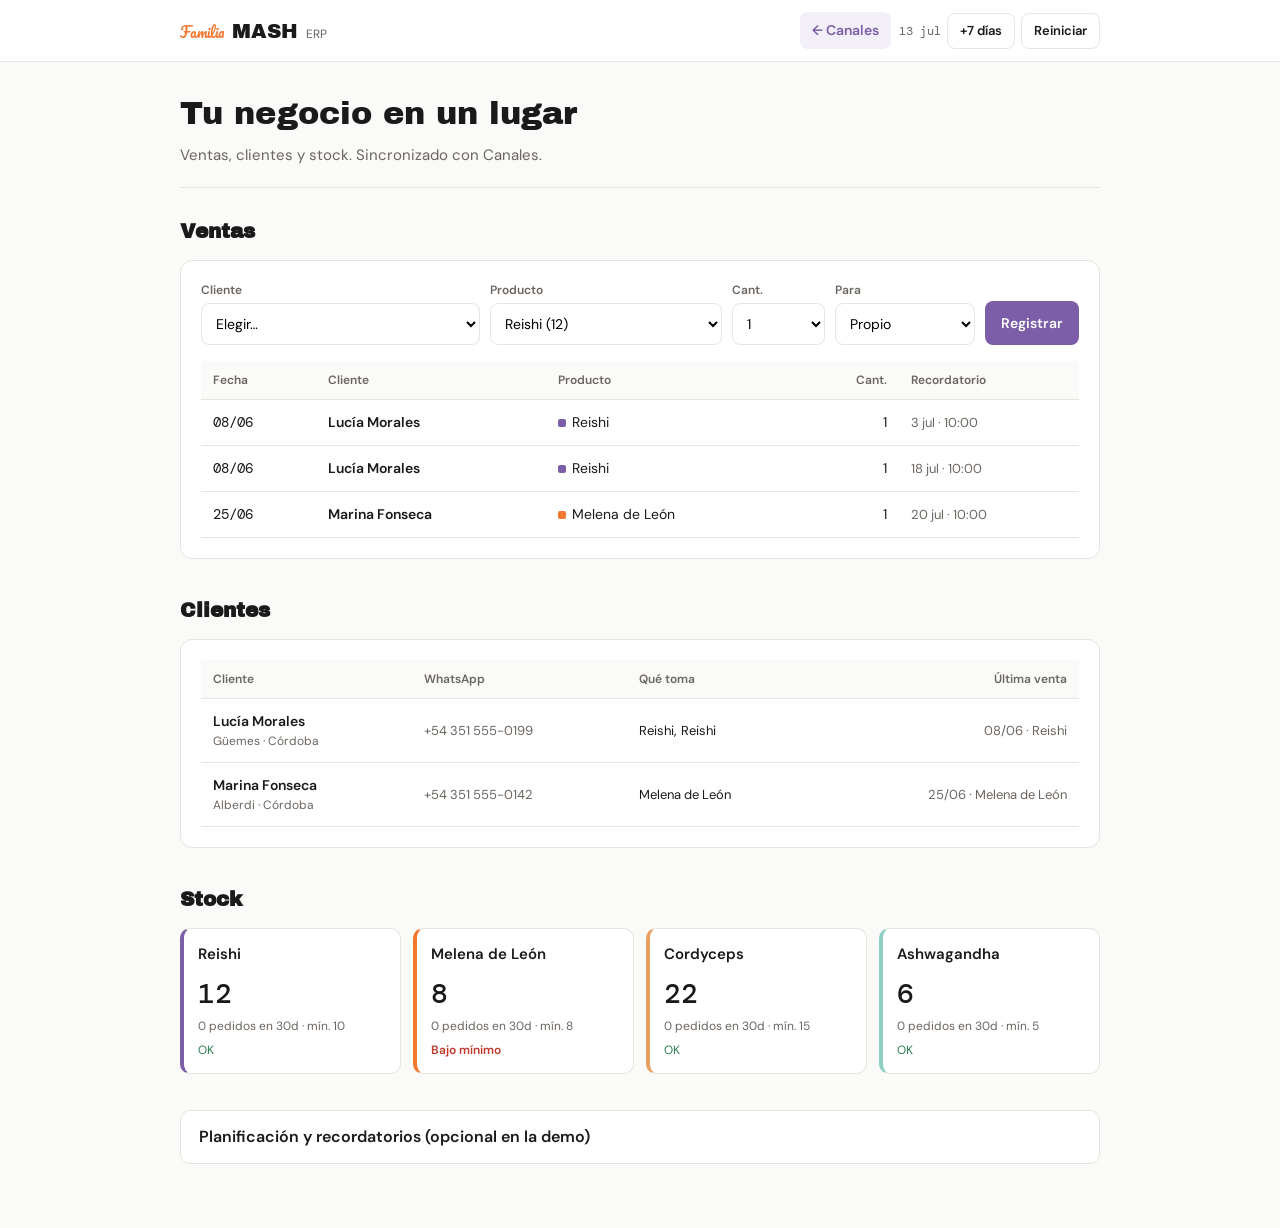
==== erp.html @ 1019ec10 "Demo Mash: Canales y ERP simplificados Co-authored-by: Cursor <cursoragent@cursor.com>" ====
<!DOCTYPE html>
<html lang="es">
<head>
<meta charset="UTF-8">
<meta name="viewport" content="width=device-width, initial-scale=1.0">
<title>Mash — ERP</title>
<link rel="preconnect" href="https://fonts.googleapis.com">
<link rel="preconnect" href="https://fonts.gstatic.com" crossorigin>
<link href="https://fonts.googleapis.com/css2?family=Archivo+Black&family=DM+Sans:wght@400;500;600&family=DM+Mono:wght@400;500&family=Pacifico&display=swap" rel="stylesheet">
<link rel="stylesheet" href="mash-ui.css">
</head>
<body class="page-erp">

<div class="topbar">
  <div class="topbar-inner">
    <a class="logo" href="crm.html">
      <span class="logo-script">Familia</span>
      <span class="logo-main">MASH</span>
      <span class="logo-panel">ERP</span>
    </a>
    <div class="topbar-right">
      <a class="link-nav" href="crm.html">← Canales</a>
      <div class="sim-bar">
        <span class="mono" id="today">—</span>
        <button class="btn btn-sm" id="d7" type="button">+7 días</button>
        <button class="btn btn-sm" id="reset" type="button">Reiniciar</button>
      </div>
    </div>
  </div>
</div>

<div class="wrap">
  <div class="page-intro">
    <h1>Tu negocio en un lugar</h1>
    <p>Ventas, clientes y stock. Sincronizado con Canales.</p>
  </div>

  <section id="ventas">
    <h2>Ventas</h2>
    <div class="panel">
      <div class="sale-row">
        <div><label for="sale-client">Cliente</label><select id="sale-client"></select></div>
        <div><label for="sale-product">Producto</label><select id="sale-product"></select></div>
        <div><label for="sale-cant">Cant.</label><select id="sale-cant"><option value="1">1</option><option value="2">2</option><option value="3">3</option></select></div>
        <div><label for="sale-para">Para</label><select id="sale-para"><option value="propio">Propio</option><option value="reserva">Reserva</option></select></div>
        <button class="btn" id="sale-submit" type="button">Registrar</button>
      </div>
      <div class="table-scroll">
        <table>
          <thead><tr><th>Fecha</th><th>Cliente</th><th>Producto</th><th class="r">Cant.</th><th class="hide-sm">Recordatorio</th></tr></thead>
          <tbody id="ventas-table"></tbody>
        </table>
      </div>
    </div>
  </section>

  <section id="clientes">
    <h2>Clientes</h2>
    <div class="panel">
      <div class="table-scroll">
        <table>
          <thead><tr><th>Cliente</th><th class="hide-sm">WhatsApp</th><th>Qué toma</th><th class="r">Última venta</th></tr></thead>
          <tbody id="clientes-table"></tbody>
        </table>
      </div>
    </div>
  </section>

  <section id="stock">
    <h2>Stock</h2>
    <div class="grid-stock" id="productos"></div>
  </section>

  <details class="more">
    <summary>Planificación y recordatorios (opcional en la demo)</summary>
    <div class="more-body">
      <div style="display:grid;grid-template-columns:1fr 1fr;gap:16px;margin-top:12px">
        <div><strong style="color:var(--black)">Pedidos esperados</strong><div id="demanda"></div></div>
        <div><strong style="color:var(--black)">Recordatorios hoy</strong><div id="cola"></div></div>
      </div>
      <div class="log" id="log"></div>
    </div>
  </details>

  <div id="lotes" style="display:none"></div>
  <div id="kpis" style="display:none"></div>
  <button id="d1" type="button" style="display:none"></button>
  <button id="t10" type="button" style="display:none"></button>
  <span id="qcount" style="display:none"></span>
</div>

<script src="mash-core.js"></script>
<script src="erp-ui.js"></script>
</body>
</html>
---- mash-ui.css ----
/* Mash demo — limpio, poco ruido */
:root{
  --orange:#F27830;
  --purple:#7B5EA7;
  --mint:#B8E8E0;
  --black:#1A1A1A;
  --white:#FFFFFF;
  --cream:#FFF8F0;
  --ok:#2A7D4F;
  --urgent:#C0392B;
  --pending:#B8860B;
  --line:#E8E4DF;
  --muted:#6B6560;
  --accent:var(--orange);
  --accent-soft:var(--cream);
}
body.page-erp{--accent:var(--purple);--accent-soft:#F3EFF8}

*,*::before,*::after{box-sizing:border-box;margin:0;padding:0}
body{background:#FAFAF8;color:var(--black);font-family:'DM Sans',sans-serif;line-height:1.5;-webkit-font-smoothing:antialiased}
.wrap{max-width:960px;margin:0 auto;padding:0 20px 64px}

.topbar{background:var(--white);border-bottom:1px solid var(--line);position:sticky;top:0;z-index:50}
.topbar-inner{max-width:960px;margin:0 auto;padding:12px 20px;display:flex;align-items:center;gap:12px;flex-wrap:wrap}
.logo{display:flex;align-items:baseline;gap:8px;text-decoration:none;color:inherit}
.logo-script{font-family:'Pacifico',cursive;font-size:14px;color:var(--orange)}
.logo-main{font-family:'Archivo Black',sans-serif;font-size:20px}
.logo-panel{font-size:12px;color:var(--muted)}
.topbar-right{margin-left:auto;display:flex;align-items:center;gap:8px;flex-wrap:wrap}
.link-nav{font-size:14px;font-weight:600;color:var(--accent);text-decoration:none;padding:8px 12px;border-radius:8px;background:var(--accent-soft)}
.mono{font-family:'DM Mono',monospace;font-variant-numeric:tabular-nums}

.page-intro{padding:28px 0 20px;border-bottom:1px solid var(--line);margin-bottom:28px}
.page-intro h1{font-family:'Archivo Black',sans-serif;font-size:clamp(24px,4vw,32px);font-weight:400;margin-bottom:6px}
.page-intro p{font-size:15px;color:var(--muted);max-width:52ch}

.btn{font-size:14px;font-weight:600;background:var(--accent);color:var(--white);border:0;padding:10px 16px;border-radius:8px;cursor:pointer;font-family:inherit;min-height:44px}
.btn:hover{filter:brightness(1.05)}
.btn.ghost{background:transparent;color:var(--black);border:1px solid var(--line)}
.btn:disabled{opacity:.4;cursor:not-allowed}
.btn-sm{font-size:13px;padding:8px 12px;min-height:36px}

.sim-bar{display:flex;gap:6px;flex-wrap:wrap;font-size:12px;color:var(--muted);align-items:center}
.sim-bar .btn-sm{background:var(--white);color:var(--black);border:1px solid var(--line)}

section{margin-bottom:36px}
section h2{font-family:'Archivo Black',sans-serif;font-size:20px;margin-bottom:14px}
.panel{background:var(--white);border:1px solid var(--line);border-radius:12px;padding:20px}

.pick-row{display:grid;grid-template-columns:1fr 1fr;gap:10px;margin-bottom:20px}
.pick-btn{text-align:left;background:var(--white);border:2px solid var(--line);border-radius:10px;padding:14px 16px;cursor:pointer;font-family:inherit;transition:border-color .15s}
.pick-btn:hover,.pick-btn:focus{border-color:var(--accent);outline:none}
.pick-btn strong{display:block;font-size:15px;margin-bottom:2px}
.pick-btn span{font-size:13px;color:var(--muted)}
.pick-btn[data-start="wa"]{border-left:4px solid var(--purple)}
.pick-btn[data-start="ig"]{border-left:4px solid var(--orange)}

.crm-split{display:grid;grid-template-columns:1.1fr 0.9fr;gap:16px;align-items:start}
.ch-tabs{display:flex;gap:6px;margin-bottom:12px}
.ch-tab{font-size:14px;font-weight:600;padding:8px 14px;border:1px solid var(--line);border-radius:8px;background:var(--white);cursor:pointer;font-family:inherit}
.ch-tab.active{background:var(--accent-soft);border-color:var(--accent)}
.chat{background:var(--white);border:1px solid var(--line);border-radius:12px;padding:16px;min-height:360px;display:flex;flex-direction:column}
.chat-msgs{flex:1;display:flex;flex-direction:column;gap:8px;overflow-y:auto;max-height:300px;margin:0}
.chat-foot{display:flex;gap:8px;flex-wrap:wrap;padding-top:12px;border-top:1px solid var(--line);margin-top:12px}
.bubble{max-width:88%;padding:10px 12px;border-radius:12px;font-size:14px;line-height:1.45}
.bubble.in{align-self:flex-start;background:#F5F5F3}
.bubble.out{align-self:flex-end;background:var(--accent-soft)}
.bubble.sys{align-self:center;background:var(--black);color:var(--white);font-size:12px;text-align:center;max-width:100%;padding:8px 12px;border-radius:8px}
.bubble.humano{align-self:flex-start;background:var(--mint)}
.bubble .who{font-size:11px;color:var(--muted);margin-bottom:4px}

.ficha{background:var(--white);border:1px solid var(--line);border-radius:12px;padding:18px;min-height:360px}
.ficha.empty .ficha-placeholder{color:var(--muted);font-size:14px;margin-top:40px;line-height:1.5}
.ficha h3{font-family:'Archivo Black',sans-serif;font-size:18px;margin:4px 0}
.ficha .meta{font-size:13px;color:var(--muted);margin-bottom:16px}
.ficha-block{margin-top:14px;padding-top:14px;border-top:1px solid var(--line)}
.ficha-block .lbl{font-size:12px;font-weight:600;color:var(--muted);margin-bottom:6px}
.ficha-block ul{list-style:none;font-size:14px;display:flex;flex-direction:column;gap:4px}

.toast{position:fixed;bottom:20px;left:50%;transform:translateX(-50%) translateY(120%);background:var(--black);color:var(--white);border-radius:10px;padding:12px 18px;z-index:200;font-size:14px;transition:transform .3s;max-width:90vw}
.toast.show{transform:translateX(-50%) translateY(0)}
.toast a{color:var(--mint);font-weight:600}

.grid-stock{display:grid;grid-template-columns:repeat(2,1fr);gap:12px}
@media(min-width:720px){.grid-stock{grid-template-columns:repeat(4,1fr)}}
.prod{background:var(--white);border:1px solid var(--line);border-radius:10px;padding:14px;border-left:4px solid var(--line)}
.prod-reishi{border-left-color:var(--purple)}
.prod-melena{border-left-color:var(--orange)}
.prod-cordyceps{border-left-color:#E8A060}
.prod-ashwa{border-left-color:#8ECFC4}
.prod-name{font-weight:600;font-size:15px}
.prod-stock{font-family:'DM Mono',monospace;font-size:28px;font-weight:500;margin:8px 0 2px}
.prod-meta{font-size:12px;color:var(--muted)}
.prod-warn{font-size:12px;font-weight:600;color:var(--urgent);margin-top:6px}
.prod-ok{font-size:12px;color:var(--ok);margin-top:6px}

table{width:100%;border-collapse:collapse;font-size:14px}
thead th{text-align:left;font-size:12px;font-weight:600;color:var(--muted);padding:10px 12px;border-bottom:1px solid var(--line);background:#FAFAF8}
thead th.r,tbody td.r{text-align:right}
tbody td{padding:12px;border-bottom:1px solid var(--line)}
.table-scroll{overflow-x:auto;-webkit-overflow-scrolling:touch}
.table-scroll table{min-width:480px}
.cli{font-weight:600}.cli small{display:block;font-size:12px;color:var(--muted);font-weight:400}
.hide-sm{display:table-cell}
.dot-prod{display:inline-block;width:8px;height:8px;border-radius:2px;margin-right:6px;vertical-align:middle}
.dot-reishi{background:var(--purple)}.dot-melena{background:var(--orange)}
.dot-cordyceps{background:#E8A060}.dot-ashwa{background:#8ECFC4}
.st{font-size:13px;color:var(--muted)}
.rem-date{font-size:13px;color:var(--muted)}
.rem-date.rem-hoy{color:var(--ok);font-weight:600}
.linea-simple{font-size:13px;color:var(--black)}

.sale-row{display:grid;grid-template-columns:1fr 1fr auto;gap:10px;align-items:end;margin-bottom:16px}
.sale-row label{display:block;font-size:12px;font-weight:600;color:var(--muted);margin-bottom:4px}
.sale-row select{width:100%;padding:10px;border:1px solid var(--line);border-radius:8px;font-size:14px;font-family:inherit;background:var(--white)}
@media(min-width:640px){.sale-row{grid-template-columns:1.2fr 1fr 0.4fr 0.6fr auto}}

details.more{margin-top:32px;border:1px solid var(--line);border-radius:10px;background:var(--white)}
details.more summary{padding:14px 18px;font-weight:600;cursor:pointer;list-style:none}
details.more summary::-webkit-details-marker{display:none}
details.more .more-body{padding:0 18px 18px;color:var(--muted);font-size:14px}
.lote{padding:8px 0;border-bottom:1px solid var(--line);font-size:13px}
.lote:last-child{border-bottom:0}
.q{padding:8px 0;border-bottom:1px solid var(--line);font-size:13px}
.empty{color:var(--muted);font-size:13px;padding:8px 0}
.log{background:#1A1A1A;color:rgba(255,255,255,.7);border-radius:8px;padding:12px;height:140px;overflow-y:auto;font-family:'DM Mono',monospace;font-size:11px;line-height:1.8;margin-top:12px}
.log div b{color:var(--orange)}.log div u{color:#fff;text-decoration:none}

.hub-choices{display:grid;grid-template-columns:1fr 1fr;gap:14px;margin-top:8px}
.hub-btn{display:block;text-decoration:none;color:inherit;background:var(--white);border:1px solid var(--line);border-radius:12px;padding:24px}
.hub-btn h2{font-family:'Archivo Black',sans-serif;font-size:22px;margin:8px 0 6px}
.hub-btn p{font-size:14px;color:var(--muted);line-height:1.45}
.hub-btn .go{display:inline-block;margin-top:14px;font-size:14px;font-weight:600;color:var(--accent)}
.hub-canales{border-top:3px solid var(--orange)}
.hub-erp{border-top:3px solid var(--purple)}
.hub-erp .go{color:var(--purple)}
.hub-order{font-size:14px;color:var(--muted);margin-top:24px;padding:14px;background:var(--white);border-radius:10px;border:1px solid var(--line)}
.hub-order a{color:var(--orange);font-weight:600}

@media(max-width:720px){
  .crm-split,.hub-choices,.pick-row,.grid-stock{grid-template-columns:1fr}
  .hide-sm{display:none}
  .sale-row{grid-template-columns:1fr}
}
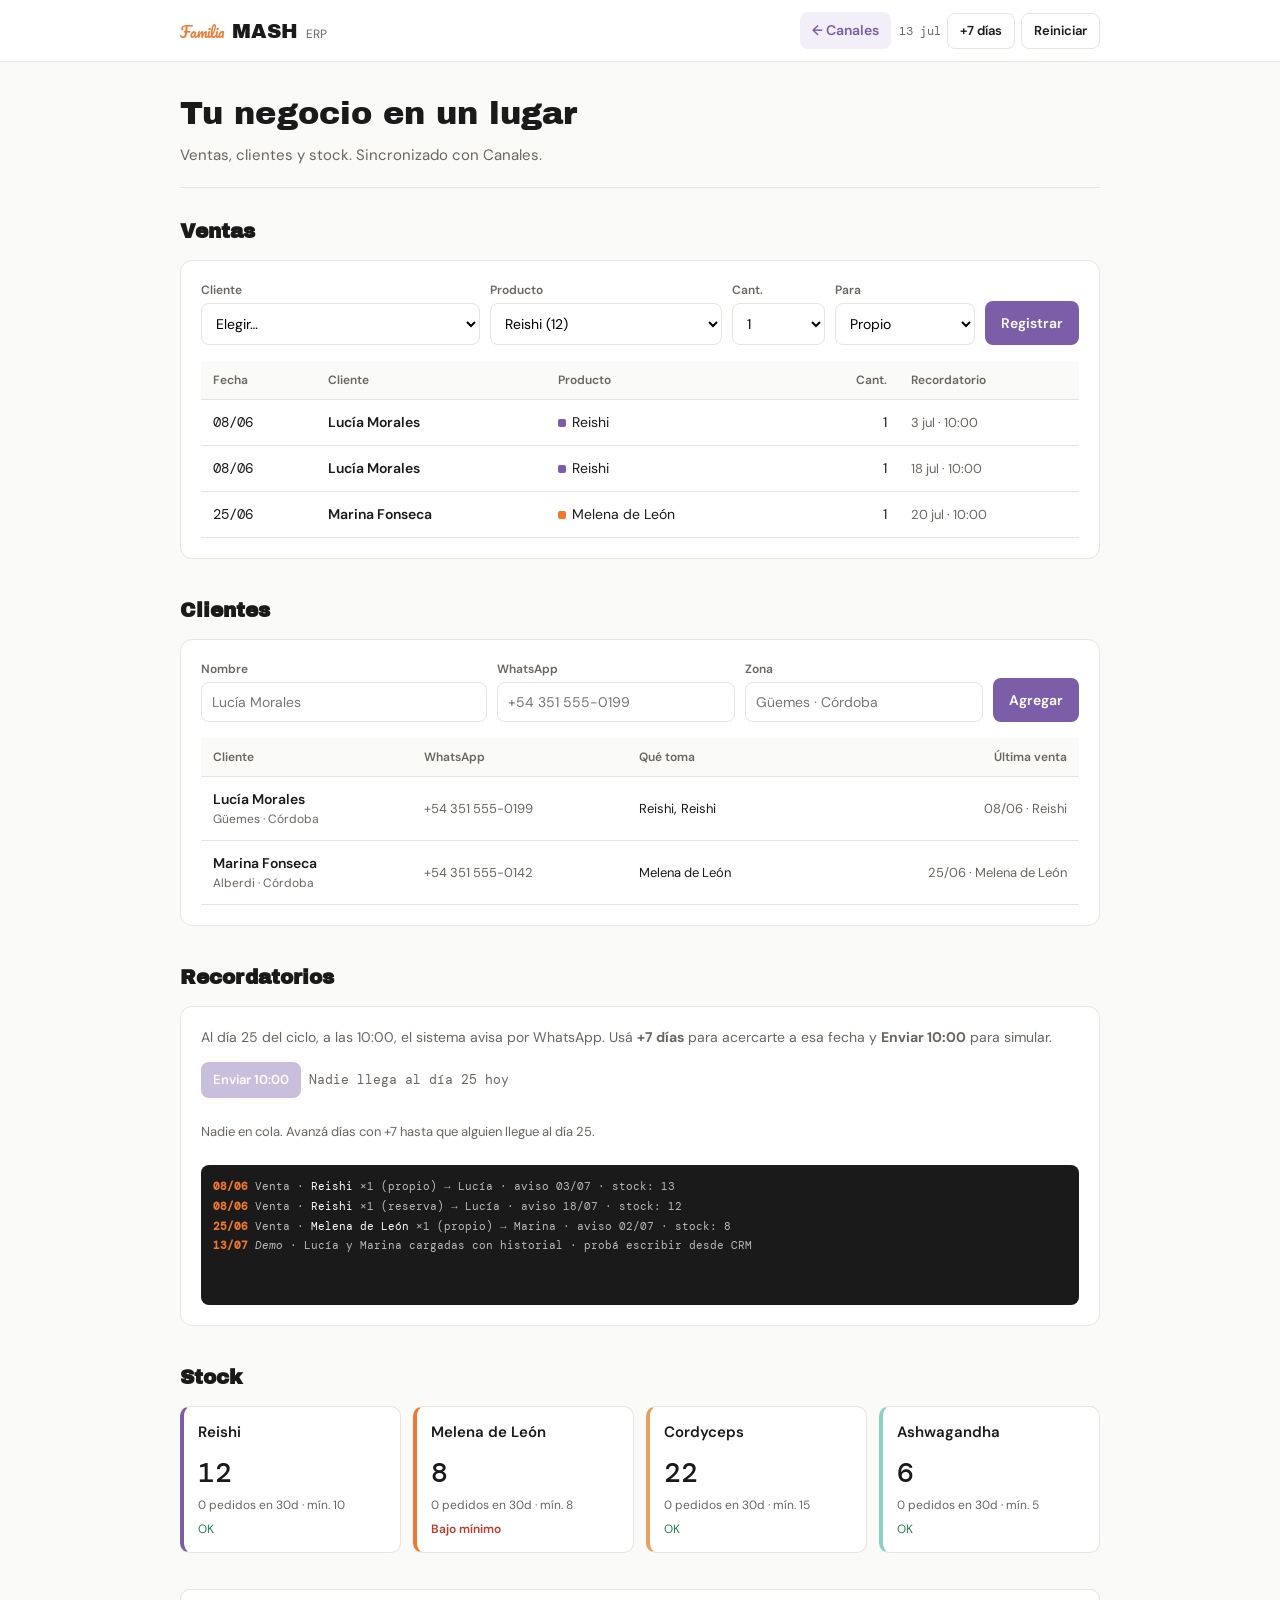
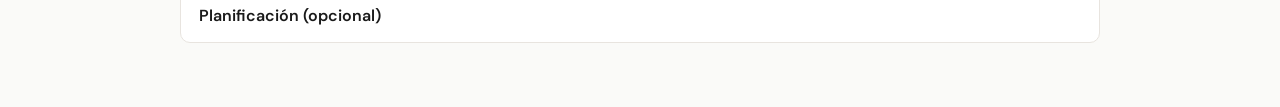
==== commit f0df06b6: "Restaurar recordatorios y clientes; ejemplo IG con contacto nuevo Co-authored-by: Cursor <cursoragen" ====
--- a/erp.html
+++ b/erp.html
@@ -57,12 +57,33 @@
   <section id="clientes">
     <h2>Clientes</h2>
     <div class="panel">
+      <div class="client-row">
+        <div><label for="cli-nom">Nombre</label><input id="cli-nom" type="text" placeholder="Lucía Morales" autocomplete="name"></div>
+        <div><label for="cli-tel">WhatsApp</label><input id="cli-tel" type="tel" placeholder="+54 351 555-0199" autocomplete="tel"></div>
+        <div><label for="cli-z">Zona</label><input id="cli-z" type="text" placeholder="Güemes · Córdoba"></div>
+        <button class="btn" id="cli-submit" type="button">Agregar</button>
+      </div>
+      <p id="clientes-hint" class="empty" style="display:none;margin-bottom:12px">Sin clientes todavía. Agregá uno arriba o cargá la demo con historial.</p>
       <div class="table-scroll">
         <table>
           <thead><tr><th>Cliente</th><th class="hide-sm">WhatsApp</th><th>Qué toma</th><th class="r">Última venta</th></tr></thead>
           <tbody id="clientes-table"></tbody>
         </table>
       </div>
+      <button class="btn btn-sm ghost" id="load-demo" type="button" style="margin-top:12px">Cargar Lucía y Marina (demo)</button>
+    </div>
+  </section>
+
+  <section id="recordatorios">
+    <h2>Recordatorios</h2>
+    <div class="panel">
+      <p style="font-size:14px;color:var(--muted);margin-bottom:14px">Al día 25 del ciclo, a las 10:00, el sistema avisa por WhatsApp. Usá <strong>+7 días</strong> para acercarte a esa fecha y <strong>Enviar 10:00</strong> para simular.</p>
+      <div style="display:flex;gap:8px;flex-wrap:wrap;margin-bottom:16px;align-items:center">
+        <button class="btn btn-sm" id="t10" type="button" disabled>Enviar 10:00</button>
+        <span class="mono" id="qcount" style="font-size:13px;color:var(--muted)">—</span>
+      </div>
+      <div id="cola"></div>
+      <div class="log" id="log" style="margin-top:16px"></div>
     </div>
   </section>
 
@@ -72,21 +93,15 @@
   </section>
 
   <details class="more">
-    <summary>Planificación y recordatorios (opcional en la demo)</summary>
+    <summary>Planificación (opcional)</summary>
     <div class="more-body">
-      <div style="display:grid;grid-template-columns:1fr 1fr;gap:16px;margin-top:12px">
-        <div><strong style="color:var(--black)">Pedidos esperados</strong><div id="demanda"></div></div>
-        <div><strong style="color:var(--black)">Recordatorios hoy</strong><div id="cola"></div></div>
-      </div>
-      <div class="log" id="log"></div>
+      <div id="demanda" style="margin-top:12px"></div>
     </div>
   </details>
 
   <div id="lotes" style="display:none"></div>
   <div id="kpis" style="display:none"></div>
   <button id="d1" type="button" style="display:none"></button>
-  <button id="t10" type="button" style="display:none"></button>
-  <span id="qcount" style="display:none"></span>
 </div>
 
 <script src="mash-core.js"></script>
--- a/mash-ui.css
+++ b/mash-ui.css
@@ -111,9 +111,10 @@
 .linea-simple{font-size:13px;color:var(--black)}
 
 .sale-row{display:grid;grid-template-columns:1fr 1fr auto;gap:10px;align-items:end;margin-bottom:16px}
-.sale-row label{display:block;font-size:12px;font-weight:600;color:var(--muted);margin-bottom:4px}
-.sale-row select{width:100%;padding:10px;border:1px solid var(--line);border-radius:8px;font-size:14px;font-family:inherit;background:var(--white)}
-@media(min-width:640px){.sale-row{grid-template-columns:1.2fr 1fr 0.4fr 0.6fr auto}}
+.sale-row label,.client-row label{display:block;font-size:12px;font-weight:600;color:var(--muted);margin-bottom:4px}
+.sale-row select,.client-row input{width:100%;padding:10px;border:1px solid var(--line);border-radius:8px;font-size:14px;font-family:inherit;background:var(--white)}
+.client-row{display:grid;grid-template-columns:1fr 1fr;gap:10px;align-items:end;margin-bottom:16px}
+@media(min-width:640px){.sale-row{grid-template-columns:1.2fr 1fr 0.4fr 0.6fr auto}.client-row{grid-template-columns:1.2fr 1fr 1fr auto}}
 
 details.more{margin-top:32px;border:1px solid var(--line);border-radius:10px;background:var(--white)}
 details.more summary{padding:14px 18px;font-weight:600;cursor:pointer;list-style:none}
@@ -141,4 +142,5 @@
   .crm-split,.hub-choices,.pick-row,.grid-stock{grid-template-columns:1fr}
   .hide-sm{display:none}
   .sale-row{grid-template-columns:1fr}
+  .client-row{grid-template-columns:1fr}
 }
